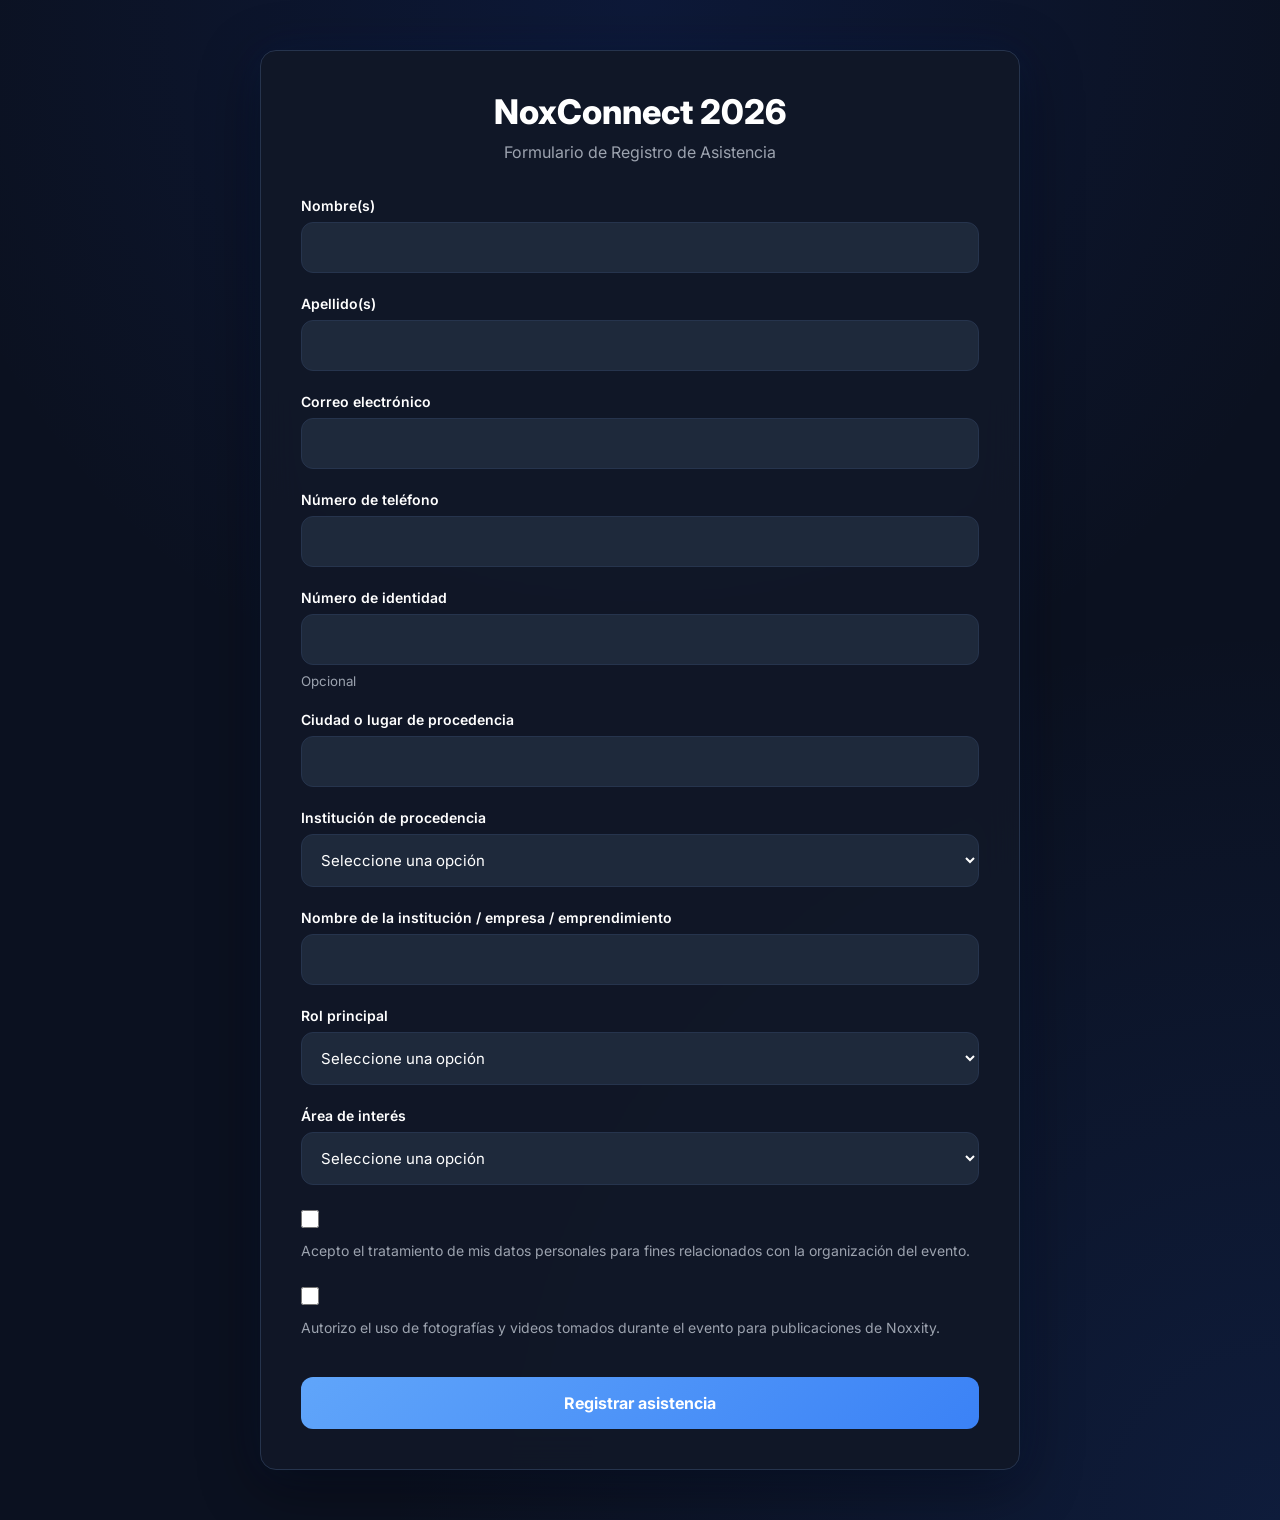
==== Formularios/NxEmprendimiento.html @ 5a8d20b6 "NxEmprendimiento" ====
<!DOCTYPE html>
<html lang="es">

<head>
    <meta charset="UTF-8">
    <meta name="viewport" content="width=device-width, initial-scale=1.0">
    <link rel="icon" href="../Src/imgs/Logo.png" type="image/png">
    <link rel="stylesheet" href="https://cdnjs.cloudflare.com/ajax/libs/font-awesome/6.5.2/css/all.min.css">
    <link rel="stylesheet" href="Styles/styles.css">
    <title>NoxConnect 2026 - Emprendimientos</title>
</head>

<body>

    <div class="container">

        <h1>NoxConnect 2026</h1>

        <p>
            Formulario de Registro de Asistencia
        </p>

        <form action="https://formsubmit.co/noxxity.oficial@gmail.com" method="POST">

            <!-- Configuración de FormSubmit -->
            <input type="hidden" name="_subject" value="📋 Nuevo registro - NoxConnect 2026">
            <input type="hidden" name="_template" value="table">
            <input type="hidden" name="_captcha" value="false">

            <!-- Opcional: Redirigir después del envío -->
            <!--
    <input type="hidden" name="_next" value="https://noxxity.com/gracias.html">
    -->

            <div class="form-group">
                <label>Nombre(s)</label>
                <input type="text" name="Nombre" required>
            </div>

            <div class="form-group">
                <label>Apellido(s)</label>
                <input type="text" name="Apellido" required>
            </div>

            <div class="form-group">
                <label>Correo electrónico</label>
                <input type="email" name="Correo electrónico" required>
            </div>

            <div class="form-group">
                <label>Número de teléfono</label>
                <input type="tel" name="Número de teléfono" required>
            </div>

            <div class="form-group">
                <label>Número de identidad</label>
                <input type="text" name="Número de identidad">
                <small>Opcional</small>
            </div>

            <div class="form-group">
                <label>Ciudad o lugar de procedencia</label>
                <input type="text" name="Procedencia" required>
            </div>

            <div class="form-group">
                <label>Institución de procedencia</label>
                <select name="Tipo de institución" required>
                    <option value="">Seleccione una opción</option>
                    <option>Universidad</option>
                    <option>Empresa</option>
                    <option>Emprendimiento</option>
                    <option>Independiente</option>
                    <option>Otro</option>
                </select>
            </div>

            <div class="form-group">
                <label>Nombre de la institución / empresa / emprendimiento</label>
                <input type="text" name="Institución">
            </div>

            <div class="form-group">
                <label>Rol principal</label>
                <select name="Rol principal" required>
                    <option value="">Seleccione una opción</option>
                    <option>Estudiante</option>
                    <option>Emprendedor</option>
                    <option>Profesional</option>
                    <option>Docente</option>
                    <option>Freelancer</option>
                    <option>Otro</option>
                </select>
            </div>

            <div class="form-group">
                <label>Área de interés</label>
                <select name="Área de interés" required>
                    <option value="">Seleccione una opción</option>
                    <option>Desarrollo</option>
                    <option>Marketing</option>
                    <option>Diseño</option>
                    <option>Comunicación</option>
                    <option>Mercadeo</option>
                    <option>Innovación</option>
                    <option>Inteligencia Artificial</option>
                    <option>Otro</option>
                </select>
            </div>

            <div class="form-group checkbox">
                <input type="checkbox" id="datos" name="Acepta tratamiento de datos" value="Sí" required>

                <label for="datos">
                    Acepto el tratamiento de mis datos personales para fines relacionados con la organización del
                    evento.
                </label>
            </div>

            <div class="form-group checkbox">
                <input type="checkbox" id="fotos" name="Autoriza uso de fotografías" value="Sí" required>

                <label for="fotos">
                    Autorizo el uso de fotografías y videos tomados durante el evento para publicaciones de Noxxity.
                </label>
            </div>

            <button class="btn" type="submit">
                Registrar asistencia
            </button>

        </form>


        <script src="Js/main.js"></script>
</body>

</html>
---- Formularios/Styles/styles.css ----
@import url('https://fonts.googleapis.com/css2?family=Inter:wght@300;400;500;600;700;800;900&display=swap');

:root {

    --primary: #3b82f6;
    --primary-hover: #2563eb;
    --secondary: #60a5fa;

    --background: #0b1120;
    --surface: #111827;
    --surface-light: #1e293b;

    --border: #26344d;

    --text: #ffffff;
    --text-secondary: #9ca3af;

    --success: #22c55e;

    --radius: 16px;

}

* {
    margin: 0;
    padding: 0;
    box-sizing: border-box;
    font-family: 'Inter', sans-serif;
}

body {

    background:
        radial-gradient(circle at top, #1d4ed822 0%, transparent 45%),
        radial-gradient(circle at bottom right, #2563eb22 0%, transparent 45%),
        var(--background);

    color: var(--text);

    min-height: 100vh;

    display: flex;
    justify-content: center;
    align-items: center;

    padding: 50px 20px;

}

.container {

    width: 100%;
    max-width: 760px;

    background: rgba(17, 24, 39, .95);

    border: 1px solid var(--border);

    border-radius: var(--radius);

    padding: 40px;

    backdrop-filter: blur(18px);

    box-shadow:

        0 15px 60px rgba(0, 0, 0, .45),

        0 0 40px rgba(37, 99, 235, .10);

}

h1 {

    font-size: 34px;

    font-weight: 800;

    text-align: center;

    margin-bottom: 10px;

}

p {

    color: var(--text-secondary);

    text-align: center;

    margin-bottom: 35px;

}

form {

    display: grid;

    gap: 22px;

}

.form-group {

    display: flex;

    flex-direction: column;

}

label {

    margin-bottom: 8px;

    font-size: 14px;

    font-weight: 600;

}

input,
select {

    width: 100%;

    padding: 15px;

    background: var(--surface-light);

    border: 1px solid var(--border);

    border-radius: 12px;

    color: white;

    font-size: 15px;

    transition: .25s;

}

input::placeholder {

    color: #64748b;

}

input:focus,
select:focus {

    outline: none;

    border-color: var(--primary);

    box-shadow:

        0 0 0 4px rgba(59, 130, 246, .15);

}

small {

    margin-top: 8px;

    color: var(--text-secondary);

}

.checkbox {

    display: flex;

    align-items: flex-start;

    gap: 12px;

}

.checkbox input {

    width: 18px;

    height: 18px;

    accent-color: var(--primary);

    margin-top: 3px;

}

.checkbox label {

    margin: 0;

    color: var(--text-secondary);

    line-height: 1.6;

    font-weight: 400;

}

button {

    margin-top: 15px;

    padding: 16px;

    border: none;

    border-radius: 12px;

    background: linear-gradient(135deg,
            var(--secondary),
            var(--primary));

    color: white;

    font-size: 16px;

    font-weight: 700;

    cursor: pointer;

    transition: .30s;

}

button:hover {

    transform: translateY(-2px);

    box-shadow:

        0 10px 25px rgba(37, 99, 235, .35);

}

button:active {

    transform: scale(.98);

}

hr {

    border: none;

    height: 1px;

    background: var(--border);

    margin: 10px 0;

}

.section-title {

    font-size: 18px;

    font-weight: 700;

    color: var(--secondary);

    margin-bottom: -5px;

}

.logo {

    width: 70px;

    height: 70px;

    margin: auto;

    margin-bottom: 18px;

    border-radius: 18px;

    background: linear-gradient(135deg,
            var(--primary),
            #1d4ed8);

    display: flex;

    justify-content: center;

    align-items: center;

    font-size: 30px;

    font-weight: 800;

    box-shadow:

        0 0 35px rgba(59, 130, 246, .35);

}

@media(max-width:700px) {

    .container {

        padding: 25px;

    }

}
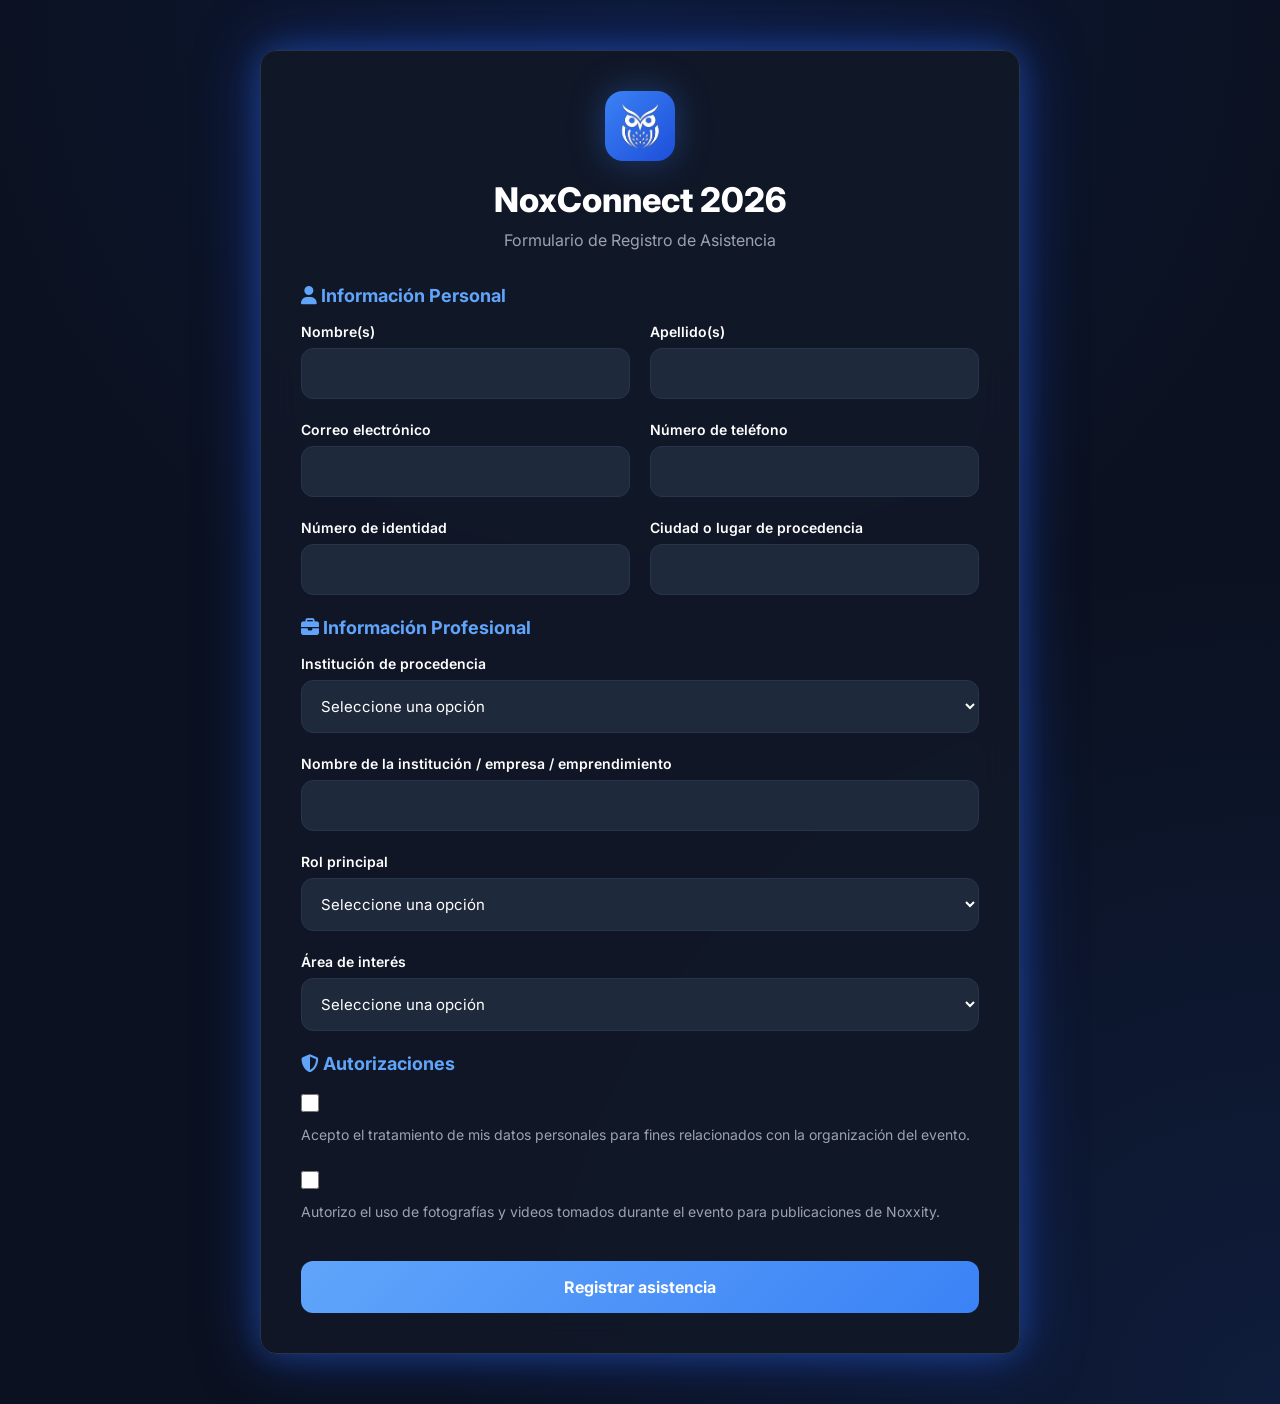
==== commit 76d7ee83: "Formulario v2" ====
--- a/Formularios/NxEmprendimiento.html
+++ b/Formularios/NxEmprendimiento.html
@@ -13,54 +13,68 @@
 <body>
 
     <div class="container">
+        <div class="logo">
+            <img src="../Src/imgs/Logo.png" alt="NoxConnect">
+        </div>
+
 
         <h1>NoxConnect 2026</h1>
+        <p> Formulario de Registro de Asistencia </p>
 
-        <p>
-            Formulario de Registro de Asistencia
-        </p>
-
-        <form action="https://formsubmit.co/noxxity.oficial@gmail.com" method="POST">
+        <form id="nxForm" action="https://formsubmit.co/noxxity.oficial@gmail.com" method="POST">
 
             <!-- Configuración de FormSubmit -->
             <input type="hidden" name="_subject" value="📋 Nuevo registro - NoxConnect 2026">
             <input type="hidden" name="_template" value="table">
             <input type="hidden" name="_captcha" value="false">
 
-            <!-- Opcional: Redirigir después del envío -->
-            <!--
-    <input type="hidden" name="_next" value="https://noxxity.com/gracias.html">
-    -->
 
-            <div class="form-group">
-                <label>Nombre(s)</label>
-                <input type="text" name="Nombre" required>
+            <input type="hidden" name="_next" value=""> 
+
+            <div class="section-title">
+                <i class="fa-solid fa-user"></i>
+                Información Personal
             </div>
 
-            <div class="form-group">
-                <label>Apellido(s)</label>
-                <input type="text" name="Apellido" required>
+            <div class="grid">
+                <div class="form-group">
+                    <label>Nombre(s)</label>
+                    <input type="text" name="Nombre" required>
+                </div>
+
+                <div class="form-group">
+                    <label>Apellido(s)</label>
+                    <input type="text" name="Apellido" required>
+                </div>
             </div>
 
-            <div class="form-group">
-                <label>Correo electrónico</label>
-                <input type="email" name="Correo electrónico" required>
+            <div class="grid">
+                <div class="form-group">
+                    <label>Correo electrónico</label>
+                    <input type="email" name="Correo electrónico" required>
+                </div>
+
+                <div class="form-group">
+                    <label>Número de teléfono</label>
+                    <input type="tel" name="Número de teléfono" required>
+                </div>
             </div>
 
-            <div class="form-group">
-                <label>Número de teléfono</label>
-                <input type="tel" name="Número de teléfono" required>
+            <div class="grid">
+                <div class="form-group">
+                    <label>Número de identidad</label>
+                    <input type="text" name="Número de identidad" required>
+                </div>
+
+                <div class="form-group">
+                    <label>Ciudad o lugar de procedencia</label>
+                    <input type="text" name="Procedencia" required>
+                </div>
             </div>
 
-            <div class="form-group">
-                <label>Número de identidad</label>
-                <input type="text" name="Número de identidad">
-                <small>Opcional</small>
-            </div>
-
-            <div class="form-group">
-                <label>Ciudad o lugar de procedencia</label>
-                <input type="text" name="Procedencia" required>
+            <div class="section-title">
+                <i class="fa-solid fa-briefcase"></i>
+                Información Profesional
             </div>
 
             <div class="form-group">
@@ -108,6 +122,11 @@
                 </select>
             </div>
 
+            <div class="section-title">
+                <i class="fa-solid fa-shield-halved"></i>
+                Autorizaciones
+            </div>
+
             <div class="form-group checkbox">
                 <input type="checkbox" id="datos" name="Acepta tratamiento de datos" value="Sí" required>
 
@@ -132,6 +151,47 @@
         </form>
 
 
+        <!-- Modal de confirmación -->
+        <div id="nxModal" style="display:none;position:fixed;inset:0;background:rgba(0,0,0,0.5);align-items:center;justify-content:center;z-index:9999;">
+            <div style="background:#fff;padding:24px;border-radius:8px;max-width:90%;width:420px;text-align:center;box-shadow:0 8px 24px rgba(0,0,0,0.2);">
+                <h2 style="margin:0 0 12px;font-size:20px;">¡Enviado!</h2>
+                <p style="margin:0 0 18px;color:#333;">Su formulario ha sido enviado correctamente.</p>
+                <button id="nxClose" style="padding:8px 14px;border:none;background:#111;color:#fff;border-radius:6px;cursor:pointer;">Aceptar</button>
+            </div>
+        </div>
+
+        <script>
+            (function(){
+                const form = document.getElementById('nxForm');
+                const modal = document.getElementById('nxModal');
+                const closeBtn = document.getElementById('nxClose');
+
+                function showModal(){ modal.style.display = 'flex'; }
+                function hideModal(){ modal.style.display = 'none'; }
+
+                form.addEventListener('submit', function(e){
+                    e.preventDefault();
+                    const url = form.action;
+                    const data = new FormData(form);
+
+                    fetch(url, { method: 'POST', body: data, headers: { 'Accept': 'application/json' } })
+                    .then(response => {
+                        // FormSubmit devuelve 200 o 302; mostramos modal en caso de éxito
+                        showModal();
+                        form.reset();
+                    })
+                    .catch(err => {
+                        // en caso de error también mostrar mensaje simple
+                        showModal();
+                    });
+                });
+
+                closeBtn.addEventListener('click', function(){ hideModal(); });
+                // cerrar al hacer click fuera del cuadro
+                modal.addEventListener('click', function(e){ if(e.target===modal) hideModal(); });
+            })();
+        </script>
+
         <script src="Js/main.js"></script>
 </body>
 
--- a/Formularios/Styles/styles.css
+++ b/Formularios/Styles/styles.css
@@ -1,24 +1,17 @@
 @import url('https://fonts.googleapis.com/css2?family=Inter:wght@300;400;500;600;700;800;900&display=swap');
 
 :root {
-
     --primary: #3b82f6;
     --primary-hover: #2563eb;
     --secondary: #60a5fa;
-
     --background: #0b1120;
     --surface: #111827;
     --surface-light: #1e293b;
-
     --border: #26344d;
-
     --text: #ffffff;
     --text-secondary: #9ca3af;
-
     --success: #22c55e;
-
     --radius: 16px;
-
 }
 
 * {
@@ -29,281 +22,223 @@
 }
 
 body {
-
     background:
         radial-gradient(circle at top, #1d4ed822 0%, transparent 45%),
         radial-gradient(circle at bottom right, #2563eb22 0%, transparent 45%),
         var(--background);
-
     color: var(--text);
-
     min-height: 100vh;
-
     display: flex;
     justify-content: center;
     align-items: center;
-
     padding: 50px 20px;
 
 }
 
+.logo{
+    width:90px;
+    height:90px;
+
+    margin:auto;
+
+    margin-bottom:20px;
+
+    border-radius:24px;
+
+    background:linear-gradient(
+        135deg,
+        #2563eb,
+        #3b82f6
+    );
+
+    display:flex;
+    justify-content:center;
+    align-items:center;
+
+    box-shadow:
+        0 0 45px rgba(37,99,235,.45);
+
+    animation:float 4s ease-in-out infinite;
+}
+
+.logo img{
+    width:58px;
+}
+
+.grid{
+    display:grid;
+    grid-template-columns:repeat(2,1fr);
+    gap:20px;
+}
+
+.badge{ 
+    gap:8px;
+    align-items:center;
+    padding:8px 18px;
+    margin:auto;
+    margin-bottom:18px;
+    background:#1d4ed830;
+    border:1px solid #2563eb;
+    border-radius:50px;
+    color:#7dd3fc;
+    font-size:13px;
+    font-weight:700;
+}
+
 .container {
-
     width: 100%;
     max-width: 760px;
-
     background: rgba(17, 24, 39, .95);
-
     border: 1px solid var(--border);
-
     border-radius: var(--radius);
-
     padding: 40px;
-
     backdrop-filter: blur(18px);
-
-    box-shadow:
-
-        0 15px 60px rgba(0, 0, 0, .45),
-
-        0 0 40px rgba(37, 99, 235, .10);
+    box-shadow: 0 0 60px rgba(29, 78, 216, .5), 0 0 30px rgba(59, 130, 246, .3);
 
 }
 
 h1 {
-
     font-size: 34px;
-
     font-weight: 800;
-
     text-align: center;
-
     margin-bottom: 10px;
-
 }
 
 p {
-
     color: var(--text-secondary);
-
     text-align: center;
-
     margin-bottom: 35px;
-
 }
 
 form {
-
     display: grid;
-
     gap: 22px;
-
 }
 
 .form-group {
-
-    display: flex;
-
+    display: flex;
     flex-direction: column;
-
 }
 
 label {
-
     margin-bottom: 8px;
-
     font-size: 14px;
-
     font-weight: 600;
-
 }
 
 input,
 select {
-
     width: 100%;
-
     padding: 15px;
-
     background: var(--surface-light);
-
     border: 1px solid var(--border);
-
     border-radius: 12px;
-
     color: white;
-
     font-size: 15px;
-
     transition: .25s;
-
 }
 
 input::placeholder {
-
     color: #64748b;
-
 }
 
 input:focus,
 select:focus {
-
     outline: none;
-
     border-color: var(--primary);
-
-    box-shadow:
-
+    box-shadow:
         0 0 0 4px rgba(59, 130, 246, .15);
-
 }
 
 small {
-
     margin-top: 8px;
-
     color: var(--text-secondary);
-
 }
 
 .checkbox {
-
-    display: flex;
-
+    display: flex;
     align-items: flex-start;
-
     gap: 12px;
-
 }
 
 .checkbox input {
-
     width: 18px;
-
     height: 18px;
-
     accent-color: var(--primary);
-
     margin-top: 3px;
-
 }
 
 .checkbox label {
-
     margin: 0;
-
     color: var(--text-secondary);
-
     line-height: 1.6;
-
     font-weight: 400;
-
 }
 
 button {
-
     margin-top: 15px;
-
     padding: 16px;
-
     border: none;
-
     border-radius: 12px;
-
     background: linear-gradient(135deg,
             var(--secondary),
             var(--primary));
-
     color: white;
-
     font-size: 16px;
-
     font-weight: 700;
-
     cursor: pointer;
-
     transition: .30s;
-
 }
 
 button:hover {
-
     transform: translateY(-2px);
-
-    box-shadow:
-
+    box-shadow:
         0 10px 25px rgba(37, 99, 235, .35);
-
 }
 
 button:active {
-
     transform: scale(.98);
-
 }
 
 hr {
-
     border: none;
-
     height: 1px;
-
     background: var(--border);
-
     margin: 10px 0;
-
 }
 
 .section-title {
-
     font-size: 18px;
-
     font-weight: 700;
-
     color: var(--secondary);
-
     margin-bottom: -5px;
-
 }
 
 .logo {
-
     width: 70px;
-
     height: 70px;
-
     margin: auto;
-
     margin-bottom: 18px;
-
     border-radius: 18px;
-
     background: linear-gradient(135deg,
             var(--primary),
             #1d4ed8);
-
-    display: flex;
-
+    display: flex;
     justify-content: center;
-
     align-items: center;
-
     font-size: 30px;
-
     font-weight: 800;
-
-    box-shadow:
-
+    box-shadow:
         0 0 35px rgba(59, 130, 246, .35);
-
 }
 
 @media(max-width:700px) {
 
     .container {
-
         padding: 25px;
-
     }
 
+    .grid {
+        grid-template-columns: 1fr;
+    }
 }
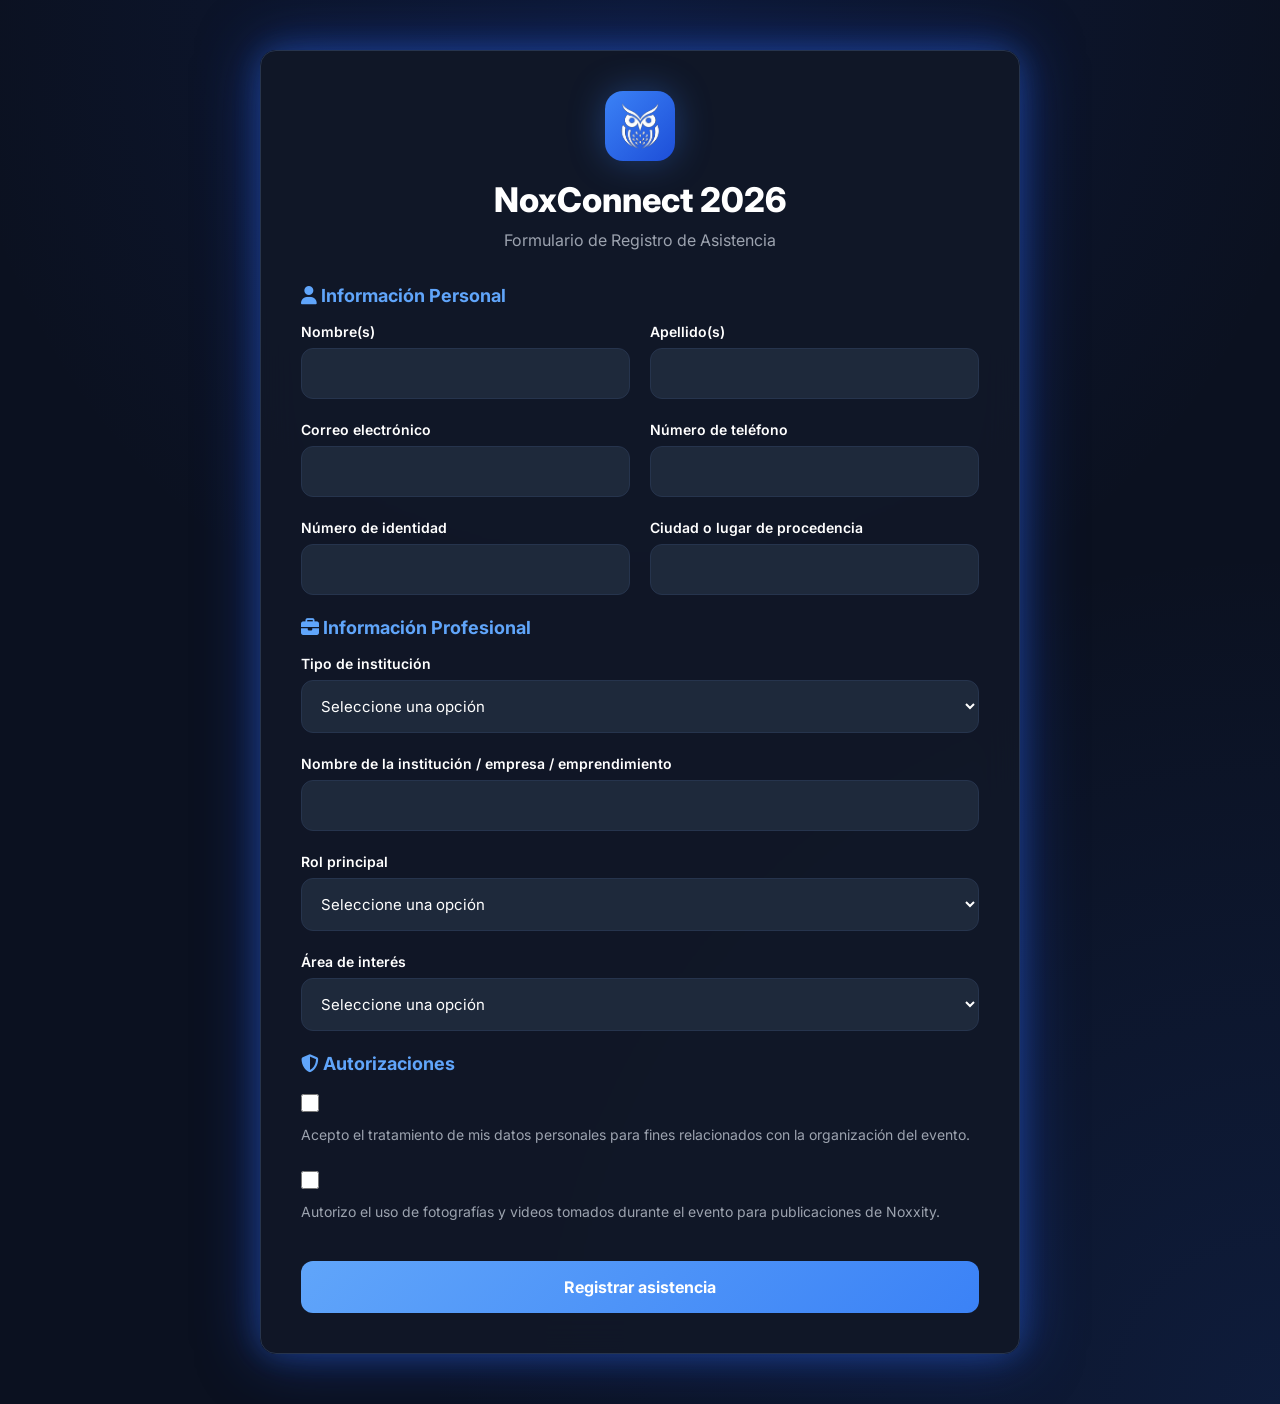
==== commit 726d58d4: "Formulario v5" ====
--- a/Formularios/NxEmprendimiento.html
+++ b/Formularios/NxEmprendimiento.html
@@ -29,7 +29,7 @@
             <input type="hidden" name="_captcha" value="false">
 
 
-            <input type="hidden" name="_next" value=""> 
+            <input type="hidden" name="_next" value="">
 
             <div class="section-title">
                 <i class="fa-solid fa-user"></i>
@@ -78,8 +78,8 @@
             </div>
 
             <div class="form-group">
-                <label>Institución de procedencia</label>
-                <select name="Tipo de institución" required>
+                <label>Tipo de institución</label>
+                <select id="tipoInstitucion" name="Tipo de institución" required>
                     <option value="">Seleccione una opción</option>
                     <option>Universidad</option>
                     <option>Empresa</option>
@@ -89,6 +89,11 @@
                 </select>
             </div>
 
+            <div class="form-group otro-campo" id="otroInstitucionGroup">
+                <label>Especifique la institución</label>
+                <input type="text" id="otroInstitucion" name="Otra institución">
+            </div>
+
             <div class="form-group">
                 <label>Nombre de la institución / empresa / emprendimiento</label>
                 <input type="text" name="Institución">
@@ -96,7 +101,7 @@
 
             <div class="form-group">
                 <label>Rol principal</label>
-                <select name="Rol principal" required>
+                <select id="rolPrincipal" name="Rol principal" required>
                     <option value="">Seleccione una opción</option>
                     <option>Estudiante</option>
                     <option>Emprendedor</option>
@@ -107,9 +112,14 @@
                 </select>
             </div>
 
+            <div class="form-group otro-campo" id="otroRolGroup">
+                <label>Especifique el rol</label>
+                <input type="text" id="otroRol" name="Otro rol">
+            </div>
+
             <div class="form-group">
                 <label>Área de interés</label>
-                <select name="Área de interés" required>
+                <select id="areaInteres" name="Área de interés" required>
                     <option value="">Seleccione una opción</option>
                     <option>Desarrollo</option>
                     <option>Marketing</option>
@@ -122,13 +132,18 @@
                 </select>
             </div>
 
+            <div class="form-group otro-campo" id="otraAreaGroup">
+                <label>Especifique el área</label>
+                <input type="text" id="otraArea" name="Otra área de interés">
+            </div>
+
             <div class="section-title">
                 <i class="fa-solid fa-shield-halved"></i>
                 Autorizaciones
             </div>
 
             <div class="form-group checkbox">
-                <input type="checkbox" id="datos" name="Acepta tratamiento de datos" value="Sí" required>
+                <input type="checkbox" id="datos" name="Acepta tratamiento de datos" value="Sí">
 
                 <label for="datos">
                     Acepto el tratamiento de mis datos personales para fines relacionados con la organización del
@@ -137,7 +152,7 @@
             </div>
 
             <div class="form-group checkbox">
-                <input type="checkbox" id="fotos" name="Autoriza uso de fotografías" value="Sí" required>
+                <input type="checkbox" id="fotos" name="Autoriza uso de fotografías" value="Sí">
 
                 <label for="fotos">
                     Autorizo el uso de fotografías y videos tomados durante el evento para publicaciones de Noxxity.
@@ -150,49 +165,28 @@
 
         </form>
 
+    </div>
 
-        <!-- Modal de confirmación -->
-        <div id="nxModal" style="display:none;position:fixed;inset:0;background:rgba(0,0,0,0.5);align-items:center;justify-content:center;z-index:9999;">
-            <div style="background:#fff;padding:24px;border-radius:8px;max-width:90%;width:420px;text-align:center;box-shadow:0 8px 24px rgba(0,0,0,0.2);">
-                <h2 style="margin:0 0 12px;font-size:20px;">¡Enviado!</h2>
-                <p style="margin:0 0 18px;color:#333;">Su formulario ha sido enviado correctamente.</p>
-                <button id="nxClose" style="padding:8px 14px;border:none;background:#111;color:#fff;border-radius:6px;cursor:pointer;">Aceptar</button>
+    <div id="nxModal">
+        <div class="nx-modal-card">
+
+            <div class="nx-success-icon">
+                <i class="fa-solid fa-circle-check"></i>
             </div>
+
+            <h2>¡Registro completado!</h2>
+
+            <p>
+                Su formulario ha sido enviado correctamente.
+                Gracias por registrarse.
+            </p>
+
+            <button id="nxClose">Continuar</button>
+
         </div>
+    </div>
 
-        <script>
-            (function(){
-                const form = document.getElementById('nxForm');
-                const modal = document.getElementById('nxModal');
-                const closeBtn = document.getElementById('nxClose');
-
-                function showModal(){ modal.style.display = 'flex'; }
-                function hideModal(){ modal.style.display = 'none'; }
-
-                form.addEventListener('submit', function(e){
-                    e.preventDefault();
-                    const url = form.action;
-                    const data = new FormData(form);
-
-                    fetch(url, { method: 'POST', body: data, headers: { 'Accept': 'application/json' } })
-                    .then(response => {
-                        // FormSubmit devuelve 200 o 302; mostramos modal en caso de éxito
-                        showModal();
-                        form.reset();
-                    })
-                    .catch(err => {
-                        // en caso de error también mostrar mensaje simple
-                        showModal();
-                    });
-                });
-
-                closeBtn.addEventListener('click', function(){ hideModal(); });
-                // cerrar al hacer click fuera del cuadro
-                modal.addEventListener('click', function(e){ if(e.target===modal) hideModal(); });
-            })();
-        </script>
-
-        <script src="Js/main.js"></script>
+    <script src="Js/main.js"></script>
 </body>
 
 </html>
--- a/Formularios/Styles/styles.css
+++ b/Formularios/Styles/styles.css
@@ -35,54 +35,52 @@
 
 }
 
-.logo{
-    width:90px;
-    height:90px;
-
-    margin:auto;
-
-    margin-bottom:20px;
-
-    border-radius:24px;
-
-    background:linear-gradient(
-        135deg,
-        #2563eb,
-        #3b82f6
-    );
-
-    display:flex;
-    justify-content:center;
-    align-items:center;
-
-    box-shadow:
-        0 0 45px rgba(37,99,235,.45);
-
-    animation:float 4s ease-in-out infinite;
-}
-
-.logo img{
-    width:58px;
-}
-
-.grid{
-    display:grid;
-    grid-template-columns:repeat(2,1fr);
-    gap:20px;
-}
-
-.badge{ 
-    gap:8px;
-    align-items:center;
-    padding:8px 18px;
-    margin:auto;
-    margin-bottom:18px;
-    background:#1d4ed830;
-    border:1px solid #2563eb;
-    border-radius:50px;
-    color:#7dd3fc;
-    font-size:13px;
-    font-weight:700;
+.logo {
+    width: 90px;
+    height: 90px;
+
+    margin: auto;
+
+    margin-bottom: 20px;
+
+    border-radius: 24px;
+
+    background: linear-gradient(135deg,
+            #2563eb,
+            #3b82f6);
+
+    display: flex;
+    justify-content: center;
+    align-items: center;
+
+    box-shadow:
+        0 0 45px rgba(37, 99, 235, .45);
+
+    animation: float 4s ease-in-out infinite;
+}
+
+.logo img {
+    width: 58px;
+}
+
+.grid {
+    display: grid;
+    grid-template-columns: repeat(2, 1fr);
+    gap: 20px;
+}
+
+.badge {
+    gap: 8px;
+    align-items: center;
+    padding: 8px 18px;
+    margin: auto;
+    margin-bottom: 18px;
+    background: #1d4ed830;
+    border: 1px solid #2563eb;
+    border-radius: 50px;
+    color: #7dd3fc;
+    font-size: 13px;
+    font-weight: 700;
 }
 
 .container {
@@ -241,4 +239,117 @@
     .grid {
         grid-template-columns: 1fr;
     }
+}
+
+.otro-campo{
+    display:none;
+    margin-top:12px;
+    animation: aparecer .25s ease;
+}
+
+.otro-campo.show{
+    display:block;
+}
+
+/* Fondo del modal */
+#nxModal {
+    position: fixed;
+    inset: 0;
+    display: flex;
+    justify-content: center;
+    align-items: center;
+    background: rgba(7, 17, 31, .70);
+    backdrop-filter: blur(8px);
+    z-index: 99999;
+
+    opacity: 0;
+    visibility: hidden;
+    transition: .35s ease;
+}
+
+#nxModal.show {
+    opacity: 1;
+    visibility: visible;
+}
+
+/* Tarjeta */
+.nx-modal-card {
+    width: 430px;
+    max-width: 90%;
+    background: #fff;
+    border-radius: 22px;
+    padding: 45px 35px;
+    text-align: center;
+    box-shadow:
+        0 30px 80px rgba(0, 0, 0, .35),
+        0 10px 25px rgba(0, 0, 0, .15);
+    animation: modalEntrada .45s ease;
+}
+
+/* Ícono */
+.nx-success-icon {
+    width: 110px;
+    height: 110px;
+    margin: 0 auto 25px;
+    border-radius: 50%;
+    background: linear-gradient(135deg, #34d399, #16a34a);
+    display: flex;
+    justify-content: center;
+    align-items: center;
+    box-shadow:
+        0 15px 35px rgba(22, 163, 74, .45),
+        inset 0 2px 8px rgba(255, 255, 255, .35);
+}
+
+.nx-success-icon i {
+    color: white;
+    font-size: 56px;
+}
+
+/* Título */
+.nx-modal-card h2 {
+    margin: 0;
+    font-size: 30px;
+    font-weight: 700;
+    color: #07111F;
+}
+
+/* Texto */
+.nx-modal-card p {
+    margin: 18px 0 32px;
+    color: #5b6470;
+    font-size: 17px;
+    line-height: 1.6;
+}
+
+/* Botón */
+#nxClose {
+    width: 100%;
+    padding: 15px;
+    border: none;
+    border-radius: 12px;
+    background: #07111F;
+    color: white;
+    font-size: 16px;
+    font-weight: 600;
+    cursor: pointer;
+    transition: .25s;
+}
+
+#nxClose:hover {
+    background: #0f1f38;
+    transform: translateY(-2px);
+    box-shadow: 0 10px 25px rgba(7, 17, 31, .35);
+}
+
+@keyframes modalEntrada {
+    from {
+        opacity: 0;
+        transform: translateY(30px) scale(.9);
+    }
+
+    to {
+        opacity: 1;
+        transform: translateY(0) scale(1);
+    }
 }
